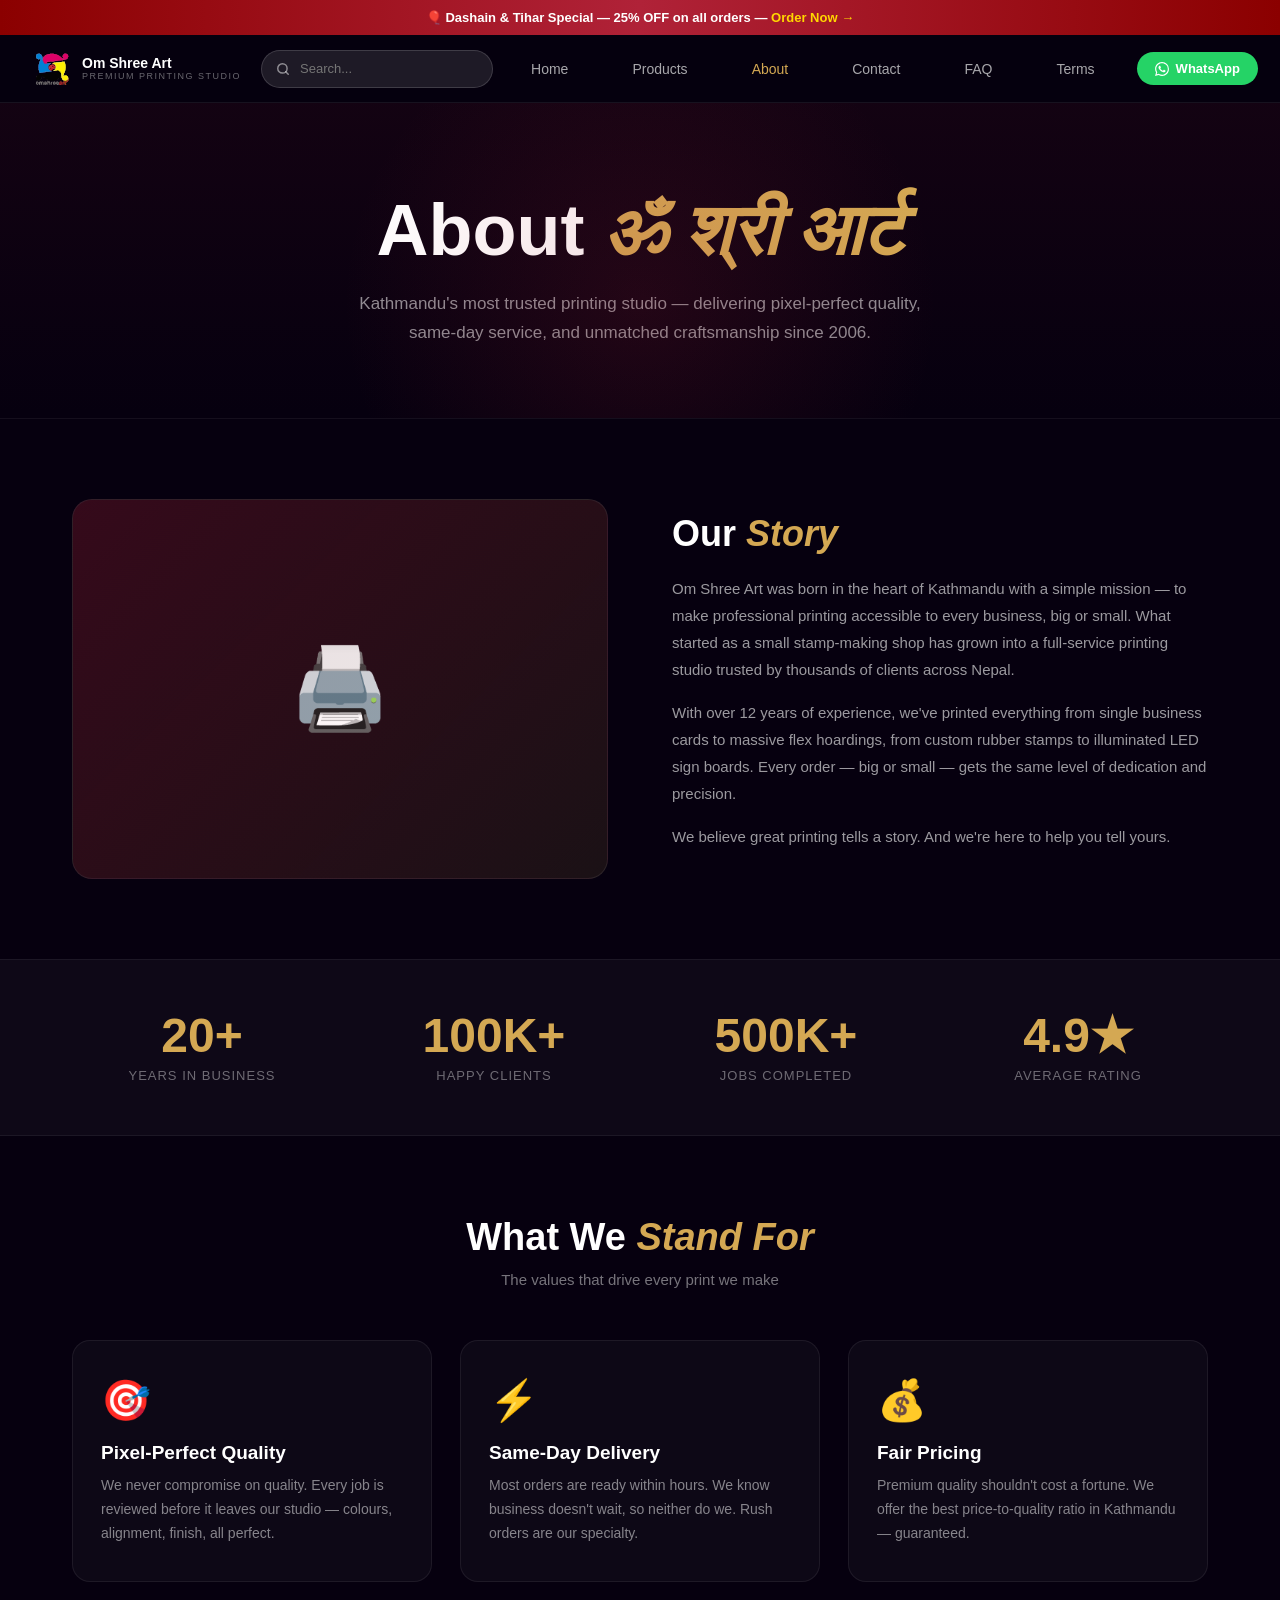
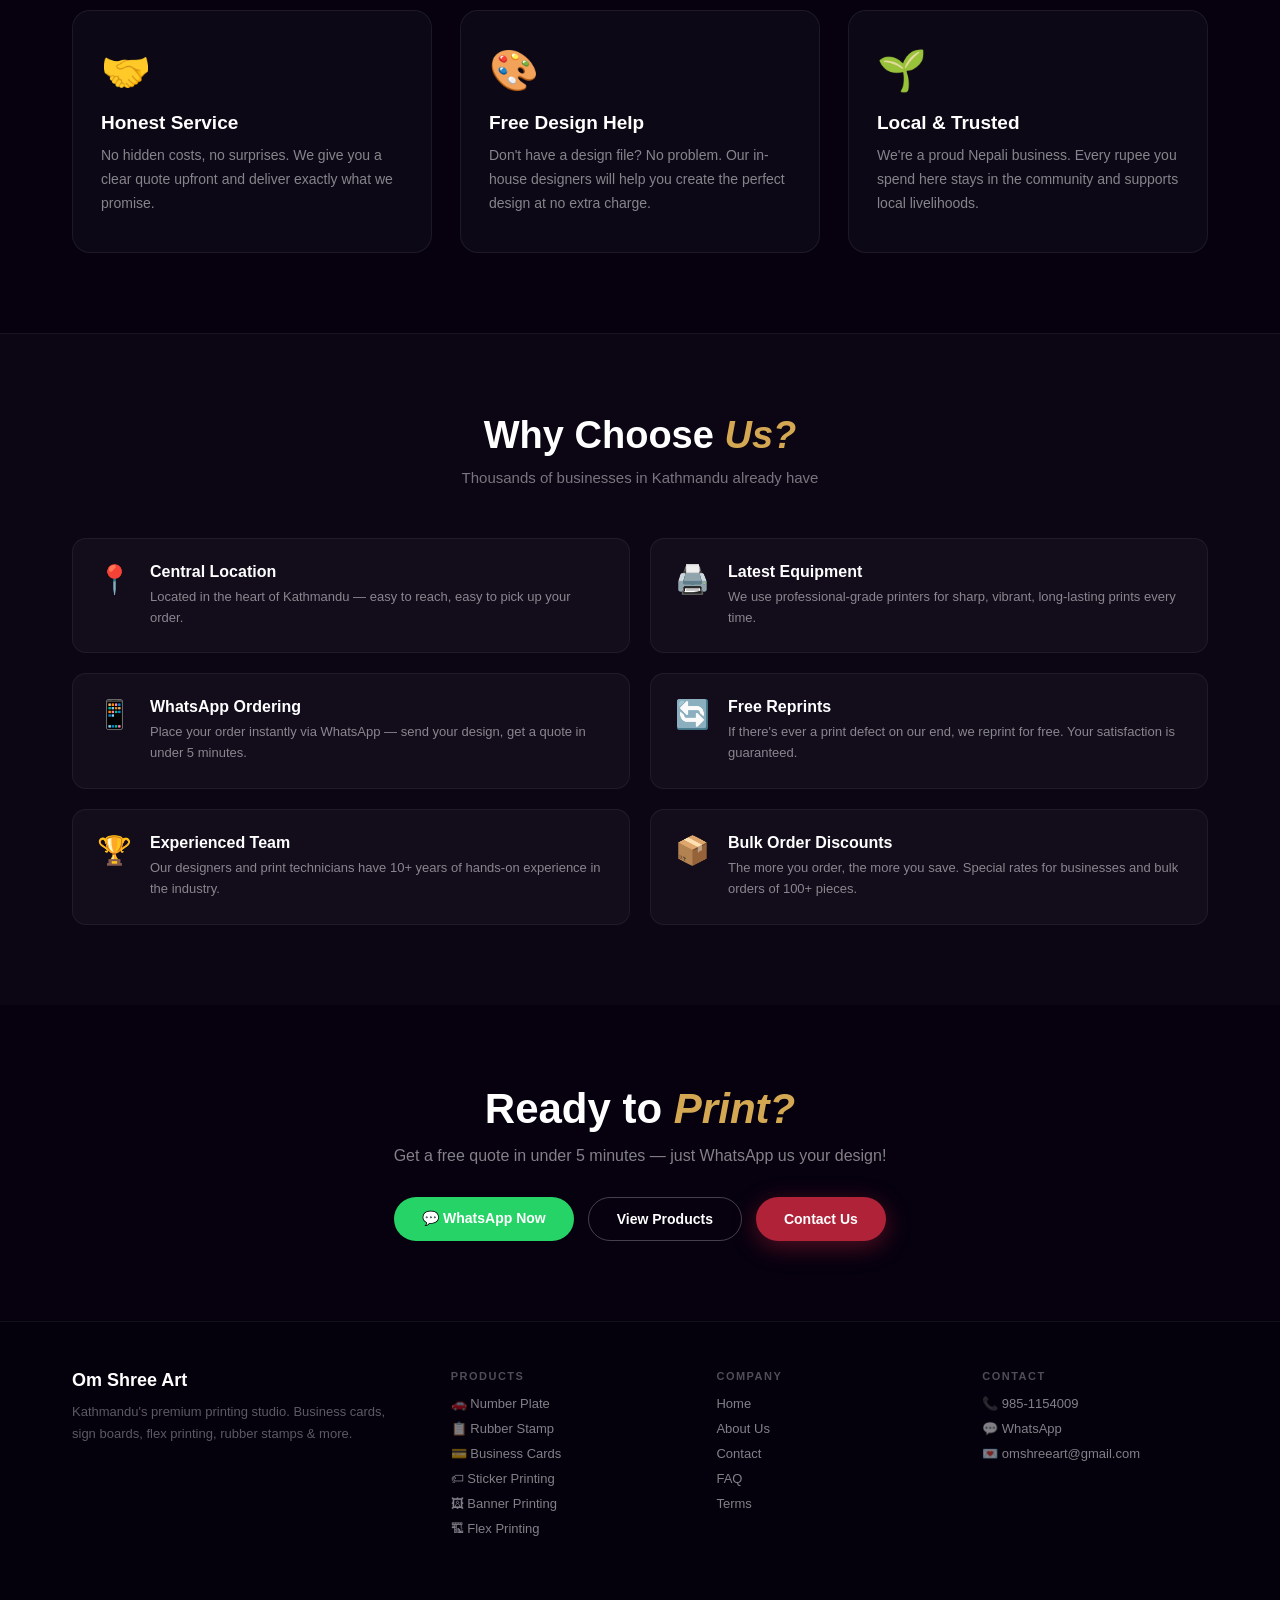
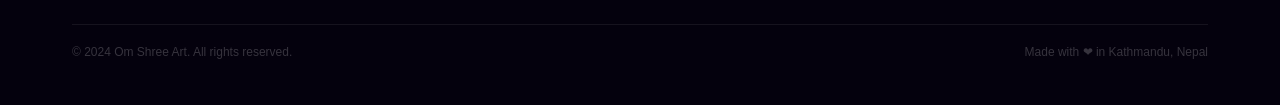
==== about.html @ f7657d8b "Add files via upload" ====
<!DOCTYPE html>
<html lang="en">
<head>
<meta charset="UTF-8">
<meta name="viewport" content="width=device-width,initial-scale=1">
<title>About Us | Om Shree Art — Premium Printing Studio Kathmandu</title>
<link rel="stylesheet" href="css/style.css">
<style>
:root{--red:#B02238;--gold:#D4A853;--bg:#06000F;--bg2:#0a0118;}
*{margin:0;padding:0;box-sizing:border-box;}
body{background:var(--bg);color:#fff;font-family:'Segoe UI',sans-serif;}
a{text-decoration:none;}
.container{max-width:1200px;margin:0 auto;padding:0 32px;}

/* NAV */
nav{display:flex;align-items:center;padding:0 32px;height:68px;background:rgba(6,0,15,.95);backdrop-filter:blur(18px);border-bottom:1px solid rgba(255,255,255,.07);position:sticky;top:0;z-index:100;}
#navSearch{position:relative;margin:0 20px;flex:1;max-width:300px;}
#searchWrap{display:flex;align-items:center;background:rgba(255,255,255,.1);border:1.5px solid rgba(255,255,255,.15);border-radius:30px;padding:0 14px;height:38px;transition:.25s;}
#searchWrap input{flex:1;background:none;border:none;outline:none;color:#fff;font-size:13px;padding:0 10px;font-family:inherit;}
#searchResults{display:none;position:absolute;top:calc(100% + 8px);left:0;right:0;min-width:260px;background:rgba(8,0,22,.98);border:1px solid rgba(176,34,56,.3);border-radius:14px;overflow:hidden;box-shadow:0 24px 60px rgba(0,0,0,.85);z-index:9999;}
.nav-links{display:flex;align-items:center;gap:28px;margin:0 auto;}
.nav-links a{color:rgba(255,255,255,.65);font-weight:500;font-size:14px;transition:.2s;}
.nav-links a:hover,.nav-links a.active{color:#D4A853;}
.btn-wa-nav{display:flex;align-items:center;gap:7px;background:#25D366;color:#fff;padding:9px 18px;border-radius:30px;font-size:13px;font-weight:700;white-space:nowrap;flex-shrink:0;}

/* HERO */
.about-hero{padding:90px 0 70px;text-align:center;background:linear-gradient(180deg,rgba(176,34,56,.08) 0%,transparent 100%);position:relative;overflow:hidden;}
.about-hero::before{content:"";position:absolute;top:-100px;left:50%;transform:translateX(-50%);width:600px;height:600px;background:radial-gradient(circle,rgba(176,34,56,.15),transparent 70%);pointer-events:none;}
.about-hero h1{font-size:clamp(42px,6vw,72px);font-weight:900;line-height:1.05;}
.about-hero h1 em{color:var(--gold);font-style:italic;}
.about-hero p{margin-top:20px;font-size:17px;color:rgba(255,255,255,.55);max-width:580px;margin-left:auto;margin-right:auto;line-height:1.75;}

/* STORY */
.story-grid{display:grid;grid-template-columns:1fr 1fr;gap:64px;align-items:center;padding:80px 0;}
.story-img{border-radius:20px;background:linear-gradient(135deg,rgba(176,34,56,.2),rgba(212,168,83,.1));border:1px solid rgba(255,255,255,.08);height:380px;display:flex;align-items:center;justify-content:center;font-size:80px;position:relative;overflow:hidden;}
.story-img::before{content:"";position:absolute;inset:0;background:linear-gradient(135deg,rgba(176,34,56,.1),transparent);}
.story-text h2{font-size:36px;font-weight:900;margin-bottom:20px;}
.story-text h2 em{color:var(--gold);font-style:italic;}
.story-text p{color:rgba(255,255,255,.6);font-size:15px;line-height:1.8;margin-bottom:16px;}

/* STATS */
.stats-band{background:rgba(255,255,255,.03);border-top:1px solid rgba(255,255,255,.06);border-bottom:1px solid rgba(255,255,255,.06);padding:52px 0;}
.stats-grid{display:grid;grid-template-columns:repeat(4,1fr);gap:32px;text-align:center;}
.stat-num{font-size:48px;font-weight:900;color:var(--gold);line-height:1;}
.stat-label{font-size:13px;color:rgba(255,255,255,.4);text-transform:uppercase;letter-spacing:1px;margin-top:8px;}

/* VALUES */
.values{padding:80px 0;}
.section-title{text-align:center;margin-bottom:52px;}
.section-title h2{font-size:38px;font-weight:900;}
.section-title h2 em{color:var(--gold);font-style:italic;}
.section-title p{color:rgba(255,255,255,.45);margin-top:12px;font-size:15px;}
.values-grid{display:grid;grid-template-columns:repeat(3,1fr);gap:28px;}
.val-card{background:rgba(255,255,255,.03);border:1px solid rgba(255,255,255,.07);border-radius:18px;padding:36px 28px;transition:.3s;}
.val-card:hover{border-color:rgba(176,34,56,.4);background:rgba(176,34,56,.05);transform:translateY(-4px);}
.val-icon{font-size:40px;margin-bottom:18px;}
.val-card h3{font-size:19px;font-weight:800;margin-bottom:10px;}
.val-card p{font-size:14px;color:rgba(255,255,255,.5);line-height:1.7;}

/* TEAM */
.team{padding:80px 0;background:rgba(255,255,255,.02);}
.team-grid{display:grid;grid-template-columns:repeat(3,1fr);gap:32px;}
.team-card{text-align:center;}
.team-avatar{width:100px;height:100px;border-radius:50%;background:linear-gradient(135deg,var(--red),#6B0F1C);display:flex;align-items:center;justify-content:center;font-size:36px;font-weight:900;margin:0 auto 16px;border:3px solid rgba(212,168,83,.3);}
.team-card h3{font-size:17px;font-weight:800;}
.team-card span{font-size:13px;color:var(--gold);margin-top:4px;display:block;}
.team-card p{font-size:13px;color:rgba(255,255,255,.45);margin-top:8px;line-height:1.6;}

/* WHY US */
.why{padding:80px 0;}
.why-grid{display:grid;grid-template-columns:1fr 1fr;gap:20px;}
.why-item{display:flex;gap:18px;align-items:flex-start;background:rgba(255,255,255,.03);border:1px solid rgba(255,255,255,.06);border-radius:14px;padding:24px;}
.why-icon{font-size:28px;flex-shrink:0;}
.why-item h4{font-size:16px;font-weight:800;margin-bottom:6px;}
.why-item p{font-size:13px;color:rgba(255,255,255,.5);line-height:1.6;}

/* CTA */
.about-cta{padding:80px 0;text-align:center;}
.about-cta h2{font-size:42px;font-weight:900;}
.about-cta h2 em{color:var(--gold);font-style:italic;}
.about-cta p{color:rgba(255,255,255,.5);margin-top:14px;font-size:16px;}
.cta-btns{display:flex;gap:14px;justify-content:center;margin-top:32px;flex-wrap:wrap;}
.btn-red{background:var(--red);color:#fff;padding:13px 28px;border-radius:30px;font-weight:700;font-size:14px;transition:.2s;}
.btn-red:hover{background:#8B0000;}
.btn-green{background:#25D366;color:#fff;padding:13px 28px;border-radius:30px;font-weight:700;font-size:14px;}
.btn-outline{border:1.5px solid rgba(255,255,255,.25);color:#fff;padding:13px 28px;border-radius:30px;font-weight:600;font-size:14px;}

/* FOOTER */
footer{background:#04010D;border-top:1px solid rgba(255,255,255,.06);padding:48px 0 24px;}
.footer-grid{display:grid;grid-template-columns:1.5fr 1fr 1fr 1fr;gap:40px;margin-bottom:36px;}
.f-logo{font-size:18px;font-weight:900;color:#fff;margin-bottom:10px;}
.f-desc{font-size:13px;color:rgba(255,255,255,.35);line-height:1.7;}
.f-title{font-size:11px;font-weight:800;letter-spacing:1.5px;color:rgba(255,255,255,.3);text-transform:uppercase;margin-bottom:14px;}
.flinks{display:flex;flex-direction:column;gap:10px;}
.flinks a{font-size:13px;color:rgba(255,255,255,.5);transition:.2s;}
.flinks a:hover{color:var(--gold);}
.f-bottom{border-top:1px solid rgba(255,255,255,.07);padding-top:20px;display:flex;align-items:center;justify-content:space-between;flex-wrap:wrap;gap:10px;font-size:12px;color:rgba(255,255,255,.2);}

@media(max-width:768px){
  .story-grid,.values-grid,.team-grid,.why-grid,.stats-grid,.footer-grid{grid-template-columns:1fr;}
  .about-hero h1{font-size:36px;}
}
</style>
</head>
<body>

<!-- ANNOUNCEMENT BAR -->
<div style="background:linear-gradient(90deg,#8B0000,#B02238,#8B0000);text-align:center;padding:10px 20px;font-size:13px;font-weight:600;color:#fff;">
  &#127880; Dashain &amp; Tihar Special &mdash; <b>25% OFF</b> on all orders &mdash; <a href="contact.html" style="color:#FFD700;font-weight:700;">Order Now &rarr;</a>
</div>

<!-- NAV -->
<nav>
  <a href="index.html" style="display:flex;align-items:center;gap:10px;flex-shrink:0;">
    <img src="img/omshreeart-logo.svg" alt="OSA" style="height:40px;width:40px;object-fit:contain;border-radius:8px;">
    <div style="line-height:1.15;">
      <div style="font-weight:700;font-size:14px;color:#fff;">Om Shree Art</div>
      <div style="font-size:9px;color:rgba(255,255,255,.4);letter-spacing:1.5px;text-transform:uppercase;">Premium Printing Studio</div>
    </div>
  </a>
  <div id="navSearch">
    <div id="searchWrap">
      <svg width="14" height="14" viewBox="0 0 24 24" fill="none" stroke="rgba(255,255,255,.5)" stroke-width="2.5" stroke-linecap="round" stroke-linejoin="round"><circle cx="11" cy="11" r="8"/><line x1="21" y1="21" x2="16.65" y2="16.65"/></svg>
      <input type="text" id="searchInput" placeholder="Search..." autocomplete="off" oninput="doSearch(this.value)">
      <span id="clearBtn" onclick="clearSrch()" style="display:none;color:rgba(255,255,255,.4);cursor:pointer;font-size:18px;">&times;</span>
    </div>
    <div id="searchResults"></div>
  </div>
  <div class="nav-links">
    <a href="index.html">Home</a>
    <a href="products.html">Products</a>
    <a href="about.html" class="active">About</a>
    <a href="contact.html">Contact</a>
    <a href="faq.html">FAQ</a>
    <a href="terms.html">Terms</a>
  </div>
  <a href="https://wa.me/9779851154009?text=Hello%2C+I+want+to+place+an+order" class="btn-wa-nav" style="margin-left:24px;">
    <svg width="14" height="14" viewBox="0 0 24 24" fill="currentColor"><path d="M17.472 14.382c-.297-.149-1.758-.867-2.03-.967-.273-.099-.471-.148-.67.15-.197.297-.767.966-.94 1.164-.173.199-.347.223-.644.075-.297-.15-1.255-.463-2.39-1.475-.883-.788-1.48-1.761-1.653-2.059-.173-.297-.018-.458.13-.606.134-.133.298-.347.446-.52.149-.174.198-.298.298-.497.099-.198.05-.371-.025-.52-.075-.149-.669-1.612-.916-2.207-.242-.579-.487-.5-.669-.51-.173-.008-.371-.01-.57-.01-.198 0-.52.074-.792.372-.272.297-1.04 1.016-1.04 2.479 0 1.462 1.065 2.875 1.213 3.074.149.198 2.096 3.2 5.077 4.487.709.306 1.262.489 1.694.625.712.227 1.36.195 1.871.118.571-.085 1.758-.719 2.006-1.413.248-.694.248-1.289.173-1.413-.074-.124-.272-.198-.57-.347m-5.421 7.403h-.004a9.87 9.87 0 01-5.031-1.378l-.361-.214-3.741.982.998-3.648-.235-.374a9.86 9.86 0 01-1.51-5.26c.001-5.45 4.436-9.884 9.888-9.884 2.64 0 5.122 1.03 6.988 2.898a9.825 9.825 0 012.893 6.994c-.003 5.45-4.437 9.884-9.885 9.884m8.413-18.297A11.815 11.815 0 0012.05 0C5.495 0 .16 5.335.157 11.892c0 2.096.547 4.142 1.588 5.945L.057 24l6.305-1.654a11.882 11.882 0 005.683 1.448h.005c6.554 0 11.89-5.335 11.893-11.893a11.821 11.821 0 00-3.48-8.413z"/></svg>
    WhatsApp
  </a>
</nav>

<!-- HERO -->
<section class="about-hero">
  <div class="container">
    <h1>About <em>ॐ श्री आर्ट</em></h1>
    <p>Kathmandu's most trusted printing studio — delivering pixel-perfect quality, same-day service, and unmatched craftsmanship since 2006.</p>
  </div>
</section>

<!-- STORY -->
<section style="border-top:1px solid rgba(255,255,255,.06);">
  <div class="container">
    <div class="story-grid">
      <div class="story-img">🖨️</div>
      <div class="story-text">
        <h2>Our <em>Story</em></h2>
        <p>Om Shree Art was born in the heart of Kathmandu with a simple mission — to make professional printing accessible to every business, big or small. What started as a small stamp-making shop has grown into a full-service printing studio trusted by thousands of clients across Nepal.</p>
        <p>With over 12 years of experience, we've printed everything from single business cards to massive flex hoardings, from custom rubber stamps to illuminated LED sign boards. Every order — big or small — gets the same level of dedication and precision.</p>
        <p>We believe great printing tells a story. And we're here to help you tell yours.</p>
      </div>
    </div>
  </div>
</section>

<!-- STATS -->
<div class="stats-band">
  <div class="container">
    <div class="stats-grid">
      <div><div class="stat-num">20+</div><div class="stat-label">Years in Business</div></div>
      <div><div class="stat-num">100K+</div><div class="stat-label">Happy Clients</div></div>
      <div><div class="stat-num">500K+</div><div class="stat-label">Jobs Completed</div></div>
      <div><div class="stat-num">4.9&#9733;</div><div class="stat-label">Average Rating</div></div>
    </div>
  </div>
</div>

<!-- VALUES -->
<section class="values">
  <div class="container">
    <div class="section-title">
      <h2>What We <em>Stand For</em></h2>
      <p>The values that drive every print we make</p>
    </div>
    <div class="values-grid">
      <div class="val-card">
        <div class="val-icon">🎯</div>
        <h3>Pixel-Perfect Quality</h3>
        <p>We never compromise on quality. Every job is reviewed before it leaves our studio — colours, alignment, finish, all perfect.</p>
      </div>
      <div class="val-card">
        <div class="val-icon">⚡</div>
        <h3>Same-Day Delivery</h3>
        <p>Most orders are ready within hours. We know business doesn't wait, so neither do we. Rush orders are our specialty.</p>
      </div>
      <div class="val-card">
        <div class="val-icon">💰</div>
        <h3>Fair Pricing</h3>
        <p>Premium quality shouldn't cost a fortune. We offer the best price-to-quality ratio in Kathmandu — guaranteed.</p>
      </div>
      <div class="val-card">
        <div class="val-icon">🤝</div>
        <h3>Honest Service</h3>
        <p>No hidden costs, no surprises. We give you a clear quote upfront and deliver exactly what we promise.</p>
      </div>
      <div class="val-card">
        <div class="val-icon">🎨</div>
        <h3>Free Design Help</h3>
        <p>Don't have a design file? No problem. Our in-house designers will help you create the perfect design at no extra charge.</p>
      </div>
      <div class="val-card">
        <div class="val-icon">🌱</div>
        <h3>Local & Trusted</h3>
        <p>We're a proud Nepali business. Every rupee you spend here stays in the community and supports local livelihoods.</p>
      </div>
    </div>
  </div>
</section>

<!-- WHY US -->
<section class="why" style="background:rgba(255,255,255,.02);border-top:1px solid rgba(255,255,255,.06);">
  <div class="container">
    <div class="section-title">
      <h2>Why Choose <em>Us?</em></h2>
      <p>Thousands of businesses in Kathmandu already have</p>
    </div>
    <div class="why-grid">
      <div class="why-item">
        <div class="why-icon">📍</div>
        <div>
          <h4>Central Location</h4>
          <p>Located in the heart of Kathmandu — easy to reach, easy to pick up your order.</p>
        </div>
      </div>
      <div class="why-item">
        <div class="why-icon">🖨️</div>
        <div>
          <h4>Latest Equipment</h4>
          <p>We use professional-grade printers for sharp, vibrant, long-lasting prints every time.</p>
        </div>
      </div>
      <div class="why-item">
        <div class="why-icon">📱</div>
        <div>
          <h4>WhatsApp Ordering</h4>
          <p>Place your order instantly via WhatsApp — send your design, get a quote in under 5 minutes.</p>
        </div>
      </div>
      <div class="why-item">
        <div class="why-icon">🔄</div>
        <div>
          <h4>Free Reprints</h4>
          <p>If there's ever a print defect on our end, we reprint for free. Your satisfaction is guaranteed.</p>
        </div>
      </div>
      <div class="why-item">
        <div class="why-icon">🏆</div>
        <div>
          <h4>Experienced Team</h4>
          <p>Our designers and print technicians have 10+ years of hands-on experience in the industry.</p>
        </div>
      </div>
      <div class="why-item">
        <div class="why-icon">📦</div>
        <div>
          <h4>Bulk Order Discounts</h4>
          <p>The more you order, the more you save. Special rates for businesses and bulk orders of 100+ pieces.</p>
        </div>
      </div>
    </div>
  </div>
</section>

<!-- CTA -->
<section class="about-cta">
  <div class="container">
    <h2>Ready to <em>Print?</em></h2>
    <p>Get a free quote in under 5 minutes — just WhatsApp us your design!</p>
    <div class="cta-btns">
      <a href="https://wa.me/9779851154009?text=Hello%2C+I+want+to+place+an+order" class="btn-green">&#128172; WhatsApp Now</a>
      <a href="products.html" class="btn-outline">View Products</a>
      <a href="contact.html" class="btn-red">Contact Us</a>
    </div>
  </div>
</section>

<!-- FOOTER -->
<footer>
  <div class="container">
    <div class="footer-grid">
      <div>
        <div class="f-logo">Om Shree Art</div>
        <p class="f-desc">Kathmandu's premium printing studio. Business cards, sign boards, flex printing, rubber stamps & more.</p>
      </div>
      <div>
        <div class="f-title">Products</div>
        <div class="flinks">
          <a href="number-plate.html">&#128663;&nbsp;Number Plate</a>
          <a href="rubber-stamp.html">&#128203;&nbsp;Rubber Stamp</a>
          <a href="business-card-printing.html">&#128179;&nbsp;Business Cards</a>
          <a href="sticker-printing.html">&#127991;&nbsp;Sticker Printing</a>
          <a href="banner-printing.html">&#128444;&nbsp;Banner Printing</a>
          <a href="flex-printing.html">&#127959;&nbsp;Flex Printing</a>
        </div>
      </div>
      <div>
        <div class="f-title">Company</div>
        <div class="flinks">
          <a href="index.html">Home</a>
          <a href="about.html">About Us</a>
          <a href="contact.html">Contact</a>
          <a href="faq.html">FAQ</a>
          <a href="terms.html">Terms</a>
        </div>
      </div>
      <div>
        <div class="f-title">Contact</div>
        <div class="flinks">
          <a href="tel:9851154009">&#128222; 985-1154009</a>
          <a href="https://wa.me/9779851154009?text=Hello%2C+I+want+to+place+an+order">&#128172; WhatsApp</a>
          <a href="mailto:omshreeart@gmail.com">&#128140; omshreeart@gmail.com</a>
        </div>
      </div>
    </div>
    <div class="f-bottom">
      <span>&copy; 2024 Om Shree Art. All rights reserved.</span>
      <span>Made with &#10084; in Kathmandu, Nepal</span>
    </div>
  </div>
</footer>

<script>
(function(){
var P=[
  {n:'Business Cards',p:'Rs.350+',e:'\u{1FAAA}',u:'business-card-printing.html'},
  {n:'Number Plates',p:'Rs.800+',e:'\u{1F522}',u:'number-plate.html'},
  {n:'Rubber Stamps',p:'Rs.450+',e:'\u{1F50F}',u:'rubber-stamp.html'},
  {n:'Flex Printing',p:'Rs.900+',e:'\u{1F3F7}',u:'flex-printing.html'},
  {n:'Sticker Printing',p:'Rs.200+',e:'\u2B50',u:'sticker-printing.html'},
  {n:'Banner Printing',p:'Rs.600+',e:'\u{1F38C}',u:'banner-printing.html'},
  {n:'Sign Boards',p:'Rs.2.5k+',e:'\u{1F4A1}',u:'sign-board.html'},
  {n:'About',p:'',e:'\u{1F3E2}',u:'about.html'},
  {n:'Products',p:'',e:'\u{1F6CD}',u:'products.html'},
  {n:'FAQ',p:'',e:'\u2753',u:'faq.html'},
  {n:'Contact',p:'',e:'\u{1F4DE}',u:'contact.html'}
];
window.doSearch=function(q){
  var res=document.getElementById('searchResults');
  var clr=document.getElementById('clearBtn');
  if(clr)clr.style.display=q?'inline':'none';
  if(!q.trim()){res.style.display='none';return;}
  var found=P.filter(function(x){return x.n.toLowerCase().indexOf(q.toLowerCase())>=0;});
  res.innerHTML=found.length?found.map(function(x){
    return '<a href="'+x.u+'" style="padding:10px 14px;color:#fff;text-decoration:none;border-bottom:1px solid rgba(255,255,255,.05);display:flex;align-items:center;gap:12px"><span style="font-size:18px">'+x.e+'</span><div><div style="font-size:13px;font-weight:600">'+x.n+'</div>'+(x.p?'<div style="font-size:11px;color:#D4A853">'+x.p+'</div>':'')+'</div></a>';
  }).join(''):'<div style="padding:13px 16px;color:rgba(255,255,255,.55);font-size:13px">No results found</div>';
  res.style.display='block';
};
window.clearSrch=function(){
  document.getElementById('searchInput').value='';
  document.getElementById('searchResults').style.display='none';
  document.getElementById('clearBtn').style.display='none';
  document.getElementById('searchInput').focus();
};
document.addEventListener('click',function(e){
  var ns=document.getElementById('navSearch');
  if(ns&&!ns.contains(e.target)){document.getElementById('searchResults').style.display='none';}
});
}());
</script>
</body>
</html>
---- css/style.css ----
*{box-sizing:border-box;margin:0;padding:0}
html{scroll-behavior:smooth}
:root{--red:#B02238;--red2:#D42B44;--gold:#D4A853;--gold2:#F0C96A;--ink:#04010D;--bg2:#07030F;--ease:cubic-bezier(.4,0,.2,1)}
body{font-family:"Space Grotesk","Inter",sans-serif;background:var(--ink);color:#fff;overflow-x:hidden}
a{text-decoration:none;color:inherit}
#bg{position:fixed;inset:0;z-index:0;pointer-events:none}
.wrap{position:relative;z-index:1}

/* PROMO BAR */
.promo{background:linear-gradient(90deg,#6B0F1C,#B02238,#D42B44,#B02238,#6B0F1C);background-size:300% 100%;animation:pscr 8s linear infinite;text-align:center;padding:9px 20px;font-size:12.5px;font-weight:600;display:flex;align-items:center;justify-content:center;gap:12px;position:relative;z-index:300;color:#fff}
@keyframes pscr{0%{background-position:0 0}100%{background-position:300% 0}}
.promo a{color:var(--gold2);font-weight:800}

/* ============ NAVBAR - NO BULLETS, HORIZONTAL ============ */
.nav{
  position:sticky;top:0;z-index:200;
  height:70px;
  display:flex;
  flex-direction:row;
  align-items:center;
  padding:0 48px;
  gap:0;
  background:rgba(4,1,13,.92);
  backdrop-filter:blur(24px);
  -webkit-backdrop-filter:blur(24px);
  border-bottom:1px solid rgba(255,255,255,.08);
}
@media(max-width:900px){.nav{padding:0 20px}}

.logo{
  display:flex;
  flex-direction:row;
  align-items:center;
  gap:11px;
  flex-shrink:0;
  text-decoration:none;
  color:#fff;
}
.logo-img{width:42px;height:42px;object-fit:contain;border-radius:10px;flex-shrink:0}
.logo-txt strong{display:block;font-size:14px;font-weight:800;color:#fff;line-height:1.2}
.logo-txt span{display:block;font-size:9px;font-weight:700;letter-spacing:.1em;text-transform:uppercase;color:var(--gold);margin-top:1px}

/* CENTER NAV: flexbox row of plain <a> tags, NO ul/li */
.nav-links{
  display:flex;
  flex-direction:row;
  align-items:center;
  gap:4px;
  margin:0 auto;
  list-style:none;
  padding:0;
}
@media(max-width:900px){.nav-links{display:none}}
.nav-links a{
  display:inline-flex;
  align-items:center;
  gap:5px;
  padding:8px 18px;
  border-radius:10px;
  font-size:13px;
  font-weight:600;
  color:rgba(255,255,255,.62);
  transition:all .18s;
  text-decoration:none;
  white-space:nowrap;
  position:relative;
}
.nav-links a:hover,.nav-links a.act{color:#fff;background:rgba(255,255,255,.09)}
.nav-links .has-dd{position:relative}
.nav-links .has-dd:hover .dd{opacity:1;pointer-events:all;transform:translateY(0)}
.dd{
  position:absolute;top:calc(100% + 10px);left:50%;transform:translateX(-50%) translateY(12px);
  background:rgba(4,1,13,.97);backdrop-filter:blur(32px);
  border:1px solid rgba(255,255,255,.1);border-radius:18px;
  padding:12px;width:270px;
  opacity:0;pointer-events:none;transition:all .22s var(--ease);
  box-shadow:0 28px 64px rgba(0,0,0,.85);
  display:flex;flex-direction:column;gap:2px;
}
.dd a{
  display:flex;align-items:center;gap:10px;
  padding:10px 14px;border-radius:10px;
  font-size:13px;font-weight:500;
  color:rgba(255,255,255,.55);
  transition:all .15s;
  text-decoration:none;
}
.dd a:hover{background:rgba(255,255,255,.07);color:#fff}
.dd-dot{width:6px;height:6px;border-radius:50%;background:var(--red);flex-shrink:0}

.nav-right{display:flex;flex-direction:row;align-items:center;gap:10px;flex-shrink:0}
.cart-btn{
  width:40px;height:40px;border-radius:10px;
  background:rgba(255,255,255,.07);border:1px solid rgba(255,255,255,.1);
  color:rgba(255,255,255,.6);display:flex;align-items:center;justify-content:center;
  cursor:pointer;transition:all .2s;position:relative;
}
.cart-btn:hover{background:rgba(255,255,255,.13);color:#fff}
.cbadge{background:var(--red);color:#fff;font-size:9px;font-weight:800;width:16px;height:16px;border-radius:50%;display:none;align-items:center;justify-content:center;position:absolute;top:4px;right:4px}
.cta-btn{
  background:linear-gradient(135deg,var(--red),var(--red2));color:#fff;
  padding:9px 22px;border-radius:10px;font-size:13px;font-weight:700;
  border:none;cursor:pointer;display:inline-flex;align-items:center;
  box-shadow:0 4px 20px rgba(176,34,56,.4);text-decoration:none;
  transition:all .2s;white-space:nowrap;
}
.cta-btn:hover{transform:translateY(-1px);box-shadow:0 8px 30px rgba(176,34,56,.55)}
.ham{display:none;flex-direction:column;gap:5px;background:none;border:none;cursor:pointer;padding:4px}
.ham span{width:22px;height:2px;background:#fff;border-radius:1px}
@media(max-width:900px){.ham{display:flex}}

/* MOBILE NAV */
.mob-nav{position:fixed;inset:0;z-index:500;background:rgba(4,1,13,.98);backdrop-filter:blur(30px);display:flex;flex-direction:column;align-items:center;justify-content:center;gap:28px;opacity:0;pointer-events:none;transition:opacity .3s}
.mob-nav.open{opacity:1;pointer-events:all}
.mob-nav a{font-family:"Bebas Neue",sans-serif;font-size:56px;letter-spacing:.06em;transition:color .2s}
.mob-nav a:hover{color:var(--gold)}
.mob-x{position:absolute;top:24px;right:24px;background:none;border:none;color:#fff;font-size:28px;cursor:pointer}

/* TICKER */
.ticker{background:var(--red);overflow:hidden;white-space:nowrap;padding:11px 0}
.tt{display:inline-flex;animation:tick 38s linear infinite;will-change:transform}
@keyframes tick{from{transform:translateX(0)}to{transform:translateX(-50%)}}
.ti{display:inline-flex;align-items:center;font-family:"Bebas Neue",sans-serif;font-size:15px;letter-spacing:.08em;color:rgba(255,255,255,.9);padding:0 6px}
.td{width:5px;height:5px;border-radius:50%;background:var(--gold);flex-shrink:0;margin:0 16px}

/* ============ HERO ============ */
.hero{min-height:100vh;display:grid;grid-template-columns:1fr 1fr;align-items:center;position:relative;z-index:1;overflow:visible}
@media(max-width:900px){.hero{grid-template-columns:1fr;min-height:auto}}
.hero-left{padding:80px 52px;position:relative;z-index:2}
@media(max-width:900px){.hero-left{padding:52px 24px}}
.eyebrow{display:inline-flex;align-items:center;gap:8px;background:rgba(212,168,83,.1);border:1px solid rgba(212,168,83,.25);border-radius:24px;padding:5px 16px;font-size:11px;font-weight:700;letter-spacing:.1em;text-transform:uppercase;color:var(--gold);margin-bottom:22px;width:fit-content}
.pulse{width:7px;height:7px;border-radius:50%;background:var(--gold);animation:plz 2s infinite;flex-shrink:0}
@keyframes plz{0%,100%{opacity:1;transform:scale(1)}50%{opacity:.3;transform:scale(.6)}}
.hero-h1{font-family:"Bebas Neue",sans-serif;font-size:clamp(72px,9vw,138px);line-height:.88;letter-spacing:.02em;margin-bottom:22px}
.hero-h1 .dim{color:rgba(255,255,255,.16)}
.hero-h1 .gld{color:var(--gold)}
.hero-p{font-size:16px;line-height:1.78;color:rgba(255,255,255,.46);max-width:480px;margin-bottom:34px}
.hero-btns{display:flex;gap:12px;flex-wrap:wrap;margin-bottom:44px}
.btn-red{background:linear-gradient(135deg,var(--red),var(--red2));color:#fff;padding:13px 26px;border-radius:12px;font-size:13px;font-weight:700;border:none;cursor:pointer;display:inline-flex;align-items:center;gap:8px;box-shadow:0 6px 24px rgba(176,34,56,.45);text-decoration:none;transition:all .2s}
.btn-red:hover{transform:translateY(-2px);box-shadow:0 12px 36px rgba(176,34,56,.55)}
.btn-wa{background:linear-gradient(135deg,#1ea952,#25D366);color:#fff;padding:13px 26px;border-radius:12px;font-size:13px;font-weight:700;border:none;cursor:pointer;display:inline-flex;align-items:center;gap:8px;text-decoration:none;box-shadow:0 6px 22px rgba(37,211,102,.35);transition:all .2s}
.btn-wa:hover{transform:translateY(-2px);box-shadow:0 12px 32px rgba(37,211,102,.5)}
.btn-ghost{background:transparent;color:#fff;padding:13px 26px;border-radius:12px;font-size:13px;font-weight:700;border:1.5px solid rgba(255,255,255,.2);cursor:pointer;display:inline-flex;align-items:center;gap:8px;text-decoration:none;transition:all .2s}
.btn-ghost:hover{border-color:rgba(255,255,255,.5);background:rgba(255,255,255,.06)}
.stats{display:flex;border-top:1px solid rgba(255,255,255,.09);padding-top:28px;flex-wrap:wrap}
.stat{padding:0 26px;border-right:1px solid rgba(255,255,255,.08)}
.stat:first-child{padding-left:0}
.stat-n{font-family:"Bebas Neue",sans-serif;font-size:44px;color:var(--gold);line-height:1}
.stat-l{font-size:10px;color:rgba(255,255,255,.3);font-weight:700;letter-spacing:.07em;text-transform:uppercase}

/* ============ 3D CANVAS HERO ============ */
.hero-right{
  display:flex;align-items:center;justify-content:center;
  min-height:100vh;position:relative;
  overflow:visible;
}
#heroCanvas{
  display:block;
  border-radius:0;
}
@media(max-width:900px){.hero-right{min-height:400px}.hero-right canvas{width:340px!important;height:340px!important}}

/* SHARED */
.section{padding:88px 0;position:relative;z-index:1}
.container{max-width:1280px;margin:0 auto;padding:0 52px}
@media(max-width:768px){.container{padding:0 20px}}
.lbl{font-size:11px;font-weight:700;letter-spacing:.14em;text-transform:uppercase;color:var(--gold);margin-bottom:10px}
.h2{font-family:"Playfair Display",serif;font-size:clamp(32px,4vw,52px);font-weight:900;line-height:1.06;letter-spacing:-.02em}
.h2 em{font-style:italic;color:var(--gold)}

/* SVC GRID */
.svc-grid{display:grid;grid-template-columns:repeat(4,1fr);gap:2px}
@media(max-width:1100px){.svc-grid{grid-template-columns:repeat(2,1fr)}}
@media(max-width:600px){.svc-grid{grid-template-columns:1fr}}
.svc-card{background:rgba(255,255,255,.04);border:1px solid rgba(255,255,255,.07);text-decoration:none;color:#fff;display:flex;flex-direction:column;transition:all .22s;position:relative;overflow:hidden;backdrop-filter:blur(12px)}
.svc-card::after{content:"";position:absolute;bottom:0;left:0;right:0;height:3px;background:var(--acc,var(--red));transform:scaleX(0);transition:transform .3s;transform-origin:left}
.svc-card:hover::after{transform:scaleX(1)}
.svc-card:hover{background:rgba(255,255,255,.09);box-shadow:0 24px 60px rgba(0,0,0,.5);transform:translateY(-4px)}
.svc-icon-wrap{padding:36px 28px 18px;display:flex;align-items:center;justify-content:center;min-height:140px;font-size:68px}
.svc-body{padding:14px 22px 26px;display:flex;flex-direction:column;flex:1}
.svc-name{font-size:16px;font-weight:800;margin-bottom:6px}
.svc-desc{font-size:13px;color:rgba(255,255,255,.4);line-height:1.62;flex:1;margin-bottom:14px}
.svc-row{display:flex;align-items:center;justify-content:space-between}
.svc-price{font-family:"Bebas Neue",sans-serif;font-size:18px;color:var(--acc,var(--red));letter-spacing:.02em}
.svc-arr{font-size:12px;font-weight:700;color:rgba(255,255,255,.22);transition:color .2s}
.svc-card:hover .svc-arr{color:var(--acc,var(--red))}

/* PROCESS */
.proc-grid{display:grid;grid-template-columns:repeat(4,1fr);gap:1px;margin-top:48px}
@media(max-width:768px){.proc-grid{grid-template-columns:1fr 1fr}}
.ps{padding:36px 28px;background:rgba(255,255,255,.03);text-align:center;position:relative;border:1px solid rgba(255,255,255,.05);transition:background .2s}
.ps:hover{background:rgba(255,255,255,.06)}
.ps-n{font-family:"Bebas Neue",sans-serif;font-size:72px;color:rgba(176,34,56,.1);position:absolute;top:10px;left:50%;transform:translateX(-50%);line-height:1;pointer-events:none}
.ps-ico{font-size:32px;margin-bottom:14px;position:relative;z-index:1}
.ps-t{font-size:15px;font-weight:800;margin-bottom:7px}
.ps-d{font-size:13px;color:rgba(255,255,255,.38);line-height:1.65}

/* TRUST */
.trust-grid{display:grid;grid-template-columns:repeat(4,1fr);gap:1px;margin-top:48px}
@media(max-width:768px){.trust-grid{grid-template-columns:1fr 1fr}}
.tr{padding:32px 24px;background:rgba(255,255,255,.04);text-align:center;border:1px solid rgba(255,255,255,.07);transition:all .22s;backdrop-filter:blur(16px)}
.tr:hover{background:rgba(255,255,255,.08);transform:translateY(-3px)}
.tr-ico{font-size:32px;margin-bottom:12px}
.tr-t{font-size:15px;font-weight:800;margin-bottom:6px}
.tr-d{font-size:13px;color:rgba(255,255,255,.38);line-height:1.65}

/* TESTI */
.testi-grid{display:grid;grid-template-columns:repeat(3,1fr);gap:16px;margin-top:46px}
@media(max-width:768px){.testi-grid{grid-template-columns:1fr}}
.tc{background:rgba(255,255,255,.05);border:1px solid rgba(255,255,255,.08);border-radius:20px;padding:28px;backdrop-filter:blur(20px);transition:all .22s}
.tc:hover{background:rgba(255,255,255,.09);transform:translateY(-4px)}

/* QR */
.qr-card{background:rgba(255,255,255,.05);border:1px solid rgba(212,168,83,.3);border-radius:20px;padding:24px;text-align:center;backdrop-filter:blur(24px);box-shadow:0 12px 40px rgba(0,0,0,.5)}
.qr-label{font-size:11px;font-weight:800;letter-spacing:.1em;text-transform:uppercase;color:var(--gold);margin-bottom:12px;display:flex;align-items:center;justify-content:center;gap:6px}
.qr-big{width:170px;height:170px;object-fit:contain;border-radius:12px;border:2px solid rgba(255,255,255,.15);background:#fff;padding:8px}
.qr-sub{font-size:11px;color:rgba(255,255,255,.32);margin-top:10px;font-weight:600}
.qr-img{width:120px;height:120px;object-fit:contain;border-radius:10px;border:2px solid rgba(212,168,83,.4);background:#fff;padding:6px}

/* CTA BAND */
.cta-band{padding:96px 0;text-align:center;position:relative;background:linear-gradient(135deg,rgba(107,15,28,.95),rgba(176,34,56,.9))}
.cta-t{font-family:"Bebas Neue",sans-serif;font-size:clamp(52px,8vw,100px);color:#fff;line-height:.88;margin-bottom:16px}
.cta-s{font-size:16px;color:rgba(255,255,255,.75);margin-bottom:32px}
.cta-row{display:flex;gap:14px;justify-content:center;flex-wrap:wrap}
.btn-white{background:#fff;color:var(--red);padding:13px 28px;border-radius:12px;font-size:13px;font-weight:800;border:none;cursor:pointer;transition:all .2s;display:inline-flex;align-items:center;gap:8px;text-decoration:none}
.btn-white:hover{transform:translateY(-2px);box-shadow:0 12px 32px rgba(0,0,0,.3)}

/* FOOTER */
.footer{background:#030108;padding:72px 0 0;border-top:1px solid rgba(255,255,255,.06);position:relative;z-index:1}
.footer-grid{display:grid;grid-template-columns:2fr 1fr 1fr 1fr;gap:48px;padding-bottom:52px}
@media(max-width:768px){.footer-grid{grid-template-columns:1fr 1fr;gap:28px}}
.footer-logo{width:64px;height:64px;object-fit:contain;border-radius:14px;margin-bottom:10px;display:block}
.fh{font-size:10px;font-weight:800;text-transform:uppercase;letter-spacing:.1em;color:rgba(255,255,255,.3);margin-bottom:14px}
.flinks{display:flex;flex-direction:column;gap:9px}
.flinks a{font-size:13px;color:rgba(255,255,255,.42);transition:color .15s}
.flinks a:hover{color:#fff}
.f-bottom{border-top:1px solid rgba(255,255,255,.07);padding:22px 0;display:flex;align-items:center;justify-content:space-between;flex-wrap:wrap;gap:12px;font-size:12px;color:rgba(255,255,255,.2)}
.pay-tag{background:rgba(255,255,255,.06);border:1px solid rgba(255,255,255,.1);border-radius:5px;padding:4px 10px;font-size:11px;font-weight:700;color:rgba(255,255,255,.3)}

/* CART */
.cart-ov{position:fixed;inset:0;background:rgba(0,0,0,.7);z-index:998;opacity:0;pointer-events:none;transition:opacity .3s;backdrop-filter:blur(8px)}
.cart-ov.open{opacity:1;pointer-events:all}
.cart-sb{position:fixed;top:0;right:0;width:380px;max-width:95vw;height:100vh;background:rgba(5,2,16,.96);backdrop-filter:blur(32px);border-left:1px solid rgba(255,255,255,.1);z-index:999;display:flex;flex-direction:column;transform:translateX(100%);transition:transform .35s var(--ease)}
.cart-sb.open{transform:translateX(0)}
.cart-hdr{display:flex;align-items:center;justify-content:space-between;padding:20px 24px;border-bottom:1px solid rgba(255,255,255,.08)}
.cart-hdr h3{font-size:16px;font-weight:800}
.cart-cls{width:36px;height:36px;border-radius:8px;background:rgba(255,255,255,.07);border:none;color:#fff;cursor:pointer;font-size:18px}
.cart-body{flex:1;overflow-y:auto;padding:20px 24px}
.ci-row{display:flex;justify-content:space-between;align-items:flex-start;padding:14px 0;border-bottom:1px solid rgba(255,255,255,.06)}
.ci-n{font-size:14px;font-weight:700}
.ci-p{font-size:13px;color:var(--gold);font-weight:700}

/* WA FLOAT */
.wa-float{position:fixed;bottom:28px;right:28px;z-index:999;background:linear-gradient(135deg,#1ea952,#25D366);color:#fff;font-weight:700;font-size:14px;padding:12px 22px 12px 14px;border-radius:50px;box-shadow:0 8px 28px rgba(37,211,102,.5);text-decoration:none;transition:all .25s;display:flex;align-items:center;gap:10px}
.wa-float:hover{transform:translateY(-3px);box-shadow:0 14px 40px rgba(37,211,102,.6)}

/* SERVICE HERO */
.hero-svc{min-height:92vh;display:grid;grid-template-columns:1fr 1fr;overflow:hidden;position:relative;z-index:1}
@media(max-width:900px){.hero-svc{grid-template-columns:1fr}}
.hl{display:flex;flex-direction:column;justify-content:center;padding:80px 52px}
@media(max-width:900px){.hl{padding:48px 24px}}
.svc-hero-3d{display:flex;align-items:center;justify-content:center;background:radial-gradient(ellipse at center,rgba(176,34,56,.07),transparent 70%);position:relative;overflow:hidden;min-height:400px}
.float-big{font-size:clamp(120px,18vw,180px);animation:fbig 5s ease-in-out infinite;filter:drop-shadow(0 30px 60px rgba(176,34,56,.5));position:relative;z-index:2;user-select:none}
@keyframes fbig{0%,100%{transform:translateY(0) rotateZ(-3deg)}50%{transform:translateY(-24px) rotateZ(3deg)}}
.svc-ring{position:absolute;border-radius:50%;border:1px solid rgba(176,34,56,.15);top:50%;left:50%;transform:translate(-50%,-50%);animation:spin1 20s linear infinite}
.svc-ring2{position:absolute;border-radius:50%;border:1px solid rgba(212,168,83,.1);top:50%;left:50%;transform:translate(-50%,-50%);animation:spin1 14s linear infinite reverse}
@keyframes spin1{from{transform:translate(-50%,-50%) rotate(0deg)}to{transform:translate(-50%,-50%) rotate(360deg)}}
.feat-grid{display:grid;grid-template-columns:repeat(3,1fr);gap:2px;margin-top:40px}
@media(max-width:768px){.feat-grid{grid-template-columns:1fr 1fr}}
.fc{background:rgba(255,255,255,.05);border:1px solid rgba(255,255,255,.08);padding:28px;transition:all .22s;backdrop-filter:blur(16px)}
.fc:hover{background:rgba(255,255,255,.09);transform:translateY(-3px)}
.fc-ico{font-size:26px;margin-bottom:12px}
.fc-t{font-size:15px;font-weight:700;margin-bottom:7px}
.fc-d{font-size:13px;color:rgba(255,255,255,.45);line-height:1.65}
.pricing-grid{display:grid;grid-template-columns:repeat(3,1fr);gap:18px;margin-top:40px}
@media(max-width:768px){.pricing-grid{grid-template-columns:1fr}}
.pc{background:rgba(255,255,255,.05);border:1px solid rgba(255,255,255,.09);border-radius:20px;padding:28px;position:relative;transition:all .22s;backdrop-filter:blur(20px)}
.pc:hover{background:rgba(255,255,255,.09);transform:translateY(-4px);border-color:rgba(255,255,255,.2)}
.pc.pop{border-color:rgba(176,34,56,.5);background:rgba(176,34,56,.07)}
.pop-b{position:absolute;top:-13px;left:50%;transform:translateX(-50%);background:linear-gradient(135deg,var(--red),var(--red2));color:#fff;font-size:11px;font-weight:800;letter-spacing:.08em;text-transform:uppercase;padding:4px 16px;border-radius:20px;white-space:nowrap}
.pt{font-size:11px;font-weight:700;letter-spacing:.1em;text-transform:uppercase;color:rgba(255,255,255,.3);margin-bottom:6px}
.pn{font-size:19px;font-weight:800;margin-bottom:4px}
.pa{font-family:"Bebas Neue",sans-serif;font-size:50px;color:var(--gold);line-height:1}
.pu{font-size:12px;color:rgba(255,255,255,.32);margin-bottom:18px}
.pfs{display:flex;flex-direction:column;gap:9px;margin-bottom:22px}
.pf{display:flex;align-items:center;gap:9px;font-size:13px;color:rgba(255,255,255,.55)}
.pf-d{width:6px;height:6px;border-radius:50%;background:var(--red);flex-shrink:0}
.pb{width:100%;padding:12px;border-radius:12px;font-size:13px;font-weight:700;border:none;cursor:pointer;transition:all .2s;display:block;text-align:center;text-decoration:none;color:inherit}
.pb-s{background:linear-gradient(135deg,var(--red),var(--red2));color:#fff;box-shadow:0 4px 20px rgba(176,34,56,.35)}
.pb-s:hover{box-shadow:0 8px 28px rgba(176,34,56,.5);transform:translateY(-1px)}
.pb-o{background:transparent;color:#fff;border:1.5px solid rgba(255,255,255,.2)}
.pb-o:hover{border-color:rgba(255,255,255,.5);background:rgba(255,255,255,.05)}
.faq-list{display:flex;flex-direction:column;gap:2px;margin-top:40px}
.fi{background:rgba(255,255,255,.04);border:1px solid rgba(255,255,255,.07);backdrop-filter:blur(16px)}
.fq{display:flex;align-items:center;justify-content:space-between;padding:18px 22px;cursor:pointer;font-size:15px;font-weight:700;gap:12px;transition:background .2s}
.fq:hover{background:rgba(255,255,255,.04)}
.fi-ico{font-size:20px;color:var(--gold);flex-shrink:0;transition:transform .25s}
.fa-wrap{max-height:0;overflow:hidden;transition:max-height .35s ease}
.fa-inner{padding:0 22px 18px;font-size:14px;color:rgba(255,255,255,.5);line-height:1.7}
.fi.open .fi-ico{transform:rotate(45deg)}
.fi.open .fa-wrap{max-height:250px}
.rel-grid{display:grid;grid-template-columns:repeat(4,1fr);gap:16px;margin-top:34px}
@media(max-width:768px){.rel-grid{grid-template-columns:1fr 1fr}}
.rc{background:rgba(255,255,255,.05);border:1px solid rgba(255,255,255,.08);border-radius:16px;padding:22px;text-align:center;transition:all .22s;text-decoration:none;color:#fff;display:block;backdrop-filter:blur(16px)}
.rc:hover{background:rgba(255,255,255,.09);transform:translateY(-4px);border-color:rgba(255,255,255,.2)}
.ri{font-size:30px;margin-bottom:10px}
.rn{font-size:14px;font-weight:700;margin-bottom:3px}
.rp{font-size:12px;color:var(--gold);font-weight:600}
.breadcrumb{padding:12px 52px;font-size:12px;color:rgba(255,255,255,.28);display:flex;gap:8px;align-items:center;border-bottom:1px solid rgba(255,255,255,.05)}
.breadcrumb a{color:rgba(255,255,255,.38);transition:color .15s}
.breadcrumb a:hover{color:var(--gold)}
@media(max-width:768px){.breadcrumb{padding:10px 20px}}

/* ===== CANVAS HERO FIX ===== */
#heroCanvas {
  width: 720px !important;
  height: 720px !important;
  display: block !important;
  position: relative;
  z-index: 2;
  overflow: visible !important;
}
.hero-right {
  min-height: 100vh;
  display: flex !important;
  align-items: center !important;
  justify-content: center !important;
  overflow: visible !important;
  position: relative;
  z-index: 2;
  background: transparent;
}


/* ========== AUTO SLIDESHOW SHOWCASE ========== */
.showcase-wrap{
  position:relative;
  overflow:hidden;
  background:var(--bg2);
  padding:0;
}
.showcase-track{
  display:flex;
  width:100%;
  position:relative;
}
/* The big featured panel (left) */
.showcase-feature{
  flex:0 0 58%;
  min-height:520px;
  position:relative;
  overflow:hidden;
  transition:all .7s cubic-bezier(.4,0,.2,1);
}
.sf-bg{
  position:absolute;inset:0;
  background:linear-gradient(135deg,rgba(176,34,56,.12),rgba(0,0,0,.8));
  transition:background .6s;
}
.sf-icon{
  position:absolute;
  top:50%;left:50%;
  transform:translate(-50%,-50%);
  font-size:160px;
  animation:sfFloat 4s ease-in-out infinite;
  filter:drop-shadow(0 30px 60px rgba(176,34,56,.6));
  transition:font-size .5s;
  user-select:none;
  z-index:2;
}
@keyframes sfFloat{
  0%,100%{transform:translate(-50%,-50%) translateY(0) rotate(-2deg)}
  50%{transform:translate(-50%,-50%) translateY(-20px) rotate(2deg)}
}
.sf-info{
  position:absolute;
  bottom:40px;left:44px;right:44px;
  z-index:3;
}
.sf-tag{
  display:inline-flex;align-items:center;gap:7px;
  background:rgba(176,34,56,.25);border:1px solid rgba(176,34,56,.4);
  border-radius:20px;padding:4px 14px;
  font-size:11px;font-weight:700;letter-spacing:.1em;text-transform:uppercase;
  color:rgba(255,255,255,.7);margin-bottom:10px;
}
.sf-name{
  font-family:"Bebas Neue",sans-serif;
  font-size:clamp(42px,5vw,68px);
  line-height:.9;
  margin-bottom:10px;
  color:#fff;
  transition:all .5s;
}
.sf-desc{
  font-size:14px;color:rgba(255,255,255,.45);line-height:1.65;
  max-width:380px;margin-bottom:18px;
}
.sf-price{
  font-family:"Bebas Neue",sans-serif;
  font-size:36px;
  color:var(--gold);
  display:block;
  margin-bottom:14px;
}
.sf-row{display:flex;gap:10px;flex-wrap:wrap;}
/* Ring decorations */
.sf-ring{
  position:absolute;
  border-radius:50%;
  border:1px solid rgba(176,34,56,.15);
  top:50%;left:50%;
  transform:translate(-50%,-50%);
  pointer-events:none;
  animation:sfSpin 25s linear infinite;
}
.sf-ring2{
  animation-direction:reverse;
  border-color:rgba(212,168,83,.08);
  animation-duration:18s;
}
@keyframes sfSpin{
  from{transform:translate(-50%,-50%) rotate(0)}
  to{transform:translate(-50%,-50%) rotate(360deg)}
}

/* Right list panel */
.showcase-list{
  flex:0 0 42%;
  display:flex;
  flex-direction:column;
  border-left:1px solid rgba(255,255,255,.06);
  overflow:hidden;
}
.sl-item{
  display:flex;
  align-items:center;
  gap:16px;
  padding:0 28px;
  cursor:pointer;
  transition:all .28s;
  border-bottom:1px solid rgba(255,255,255,.05);
  position:relative;
  overflow:hidden;
  flex:1;
  min-height:0;
}
.sl-item::before{
  content:"";
  position:absolute;left:0;top:0;bottom:0;
  width:3px;
  background:var(--acc,var(--red));
  transform:scaleY(0);
  transition:transform .3s;
}
.sl-item.active{
  background:rgba(255,255,255,.05);
}
.sl-item.active::before{transform:scaleY(1);}
.sl-item:hover{background:rgba(255,255,255,.04);}
.sl-ico{
  font-size:28px;
  flex-shrink:0;
  transition:transform .3s;
}
.sl-item.active .sl-ico{transform:scale(1.15);}
.sl-body{min-width:0;}
.sl-name{
  font-size:14px;font-weight:800;
  color:#fff;margin-bottom:2px;
  transition:color .2s;
}
.sl-item.active .sl-name{color:var(--acc,var(--red));}
.sl-sub{
  font-size:12px;color:rgba(255,255,255,.35);
  font-weight:600;
}
.sl-arr{
  margin-left:auto;
  font-size:18px;
  color:rgba(255,255,255,.15);
  transition:all .3s;
  flex-shrink:0;
}
.sl-item.active .sl-arr{
  color:var(--acc,var(--red));
  transform:translateX(4px);
}
/* Progress bar at bottom of list */
.sl-progress{
  height:2px;
  background:rgba(255,255,255,.07);
  position:relative;
  flex-shrink:0;
}
.sl-bar{
  height:100%;
  background:var(--gold);
  width:0%;
  transition:width linear;
}

/* Responsive */
@media(max-width:900px){
  .showcase-track{flex-direction:column;}
  .showcase-feature{flex:0 0 300px;min-height:300px;}
  .showcase-list{flex-direction:row;overflow-x:auto;}
  .sl-item{min-width:140px;flex-direction:column;text-align:center;padding:16px 12px;}
  .sl-arr{display:none;}
}

/* ========== ENHANCED PRODUCT GALLERY PAGE ========== */
.gallery-grid{
  display:grid;
  grid-template-columns:repeat(3,1fr);
  gap:3px;
  margin-top:44px;
}
@media(max-width:768px){.gallery-grid{grid-template-columns:1fr 1fr;}}
.gi{
  position:relative;
  aspect-ratio:4/3;
  overflow:hidden;
  cursor:pointer;
  background:rgba(255,255,255,.04);
  border:1px solid rgba(255,255,255,.07);
}
.gi-placeholder{
  width:100%;height:100%;
  display:flex;flex-direction:column;
  align-items:center;justify-content:center;
  gap:10px;
  transition:all .3s;
}
.gi:hover .gi-placeholder{transform:scale(1.05);}
.gi-ico{font-size:52px;}
.gi-lbl{font-size:12px;font-weight:700;color:rgba(255,255,255,.4);text-align:center;padding:0 12px;}
.gi-over{
  position:absolute;inset:0;
  background:linear-gradient(180deg,transparent 40%,rgba(0,0,0,.9));
  opacity:0;
  transition:opacity .3s;
  display:flex;align-items:flex-end;
  padding:16px;
}
.gi:hover .gi-over{opacity:1;}
.gi-tag{font-size:12px;font-weight:700;color:var(--gold);}

/* Specs table */
.specs-table{
  width:100%;border-collapse:collapse;margin-top:28px;
}
.specs-table th,.specs-table td{
  padding:13px 18px;
  text-align:left;
  font-size:14px;
  border-bottom:1px solid rgba(255,255,255,.07);
}
.specs-table th{
  font-size:11px;font-weight:800;letter-spacing:.1em;text-transform:uppercase;
  color:rgba(255,255,255,.3);background:rgba(255,255,255,.03);
}
.specs-table td{color:rgba(255,255,255,.65);}
.specs-table tr:hover td{background:rgba(255,255,255,.03);color:#fff;}
.spec-check{color:#34d399;margin-right:6px;}

/* ===== PREVENT CHIP CLIPPING ON ORBIT ===== */
.hero,
.hero-right,
.hero-left,
.wrap { overflow: visible !important; }
#heroCanvas {
  width: 720px !important;
  height: 720px !important;
  display: block !important;
  overflow: visible !important;
}
@media(max-width:900px){
  #heroCanvas { width: 360px !important; height: 360px !important; }
}

/* ===== HERO CANVAS - RESPONSIVE FULL FILL ===== */
.hero { overflow: visible !important; }
.hero-right {
  overflow: visible !important;
  min-height: 100vh;
  display: flex !important;
  align-items: center !important;
  justify-content: center !important;
  padding: 20px;
}
#heroCanvas {
  display: block !important;
  max-width: 100% !important;
  overflow: visible !important;
}
.wrap, body, html { overflow-x: hidden; }

/* ===== HERO FINAL FIX ===== */
.hero {
  display: grid !important;
  grid-template-columns: 1fr 1fr !important;
  min-height: 100vh;
  align-items: center;
  overflow: visible !important;
  position: relative;
  z-index: 1;
}
.hero-left {
  padding: 80px 48px;
  position: relative;
  z-index: 2;
}
.hero-right {
  display: flex !important;
  align-items: center !important;
  justify-content: center !important;
  min-height: 100vh;
  overflow: visible !important;
  position: relative;
  z-index: 2;
}
#heroCanvas {
  display: block !important;
  width: 560px !important;
  height: 560px !important;
  flex-shrink: 0;
  overflow: visible;
}
@media(max-width:960px){
  .hero { grid-template-columns: 1fr !important; }
  .hero-right { min-height: 420px !important; }
  #heroCanvas { width: 380px !important; height: 380px !important; }
}
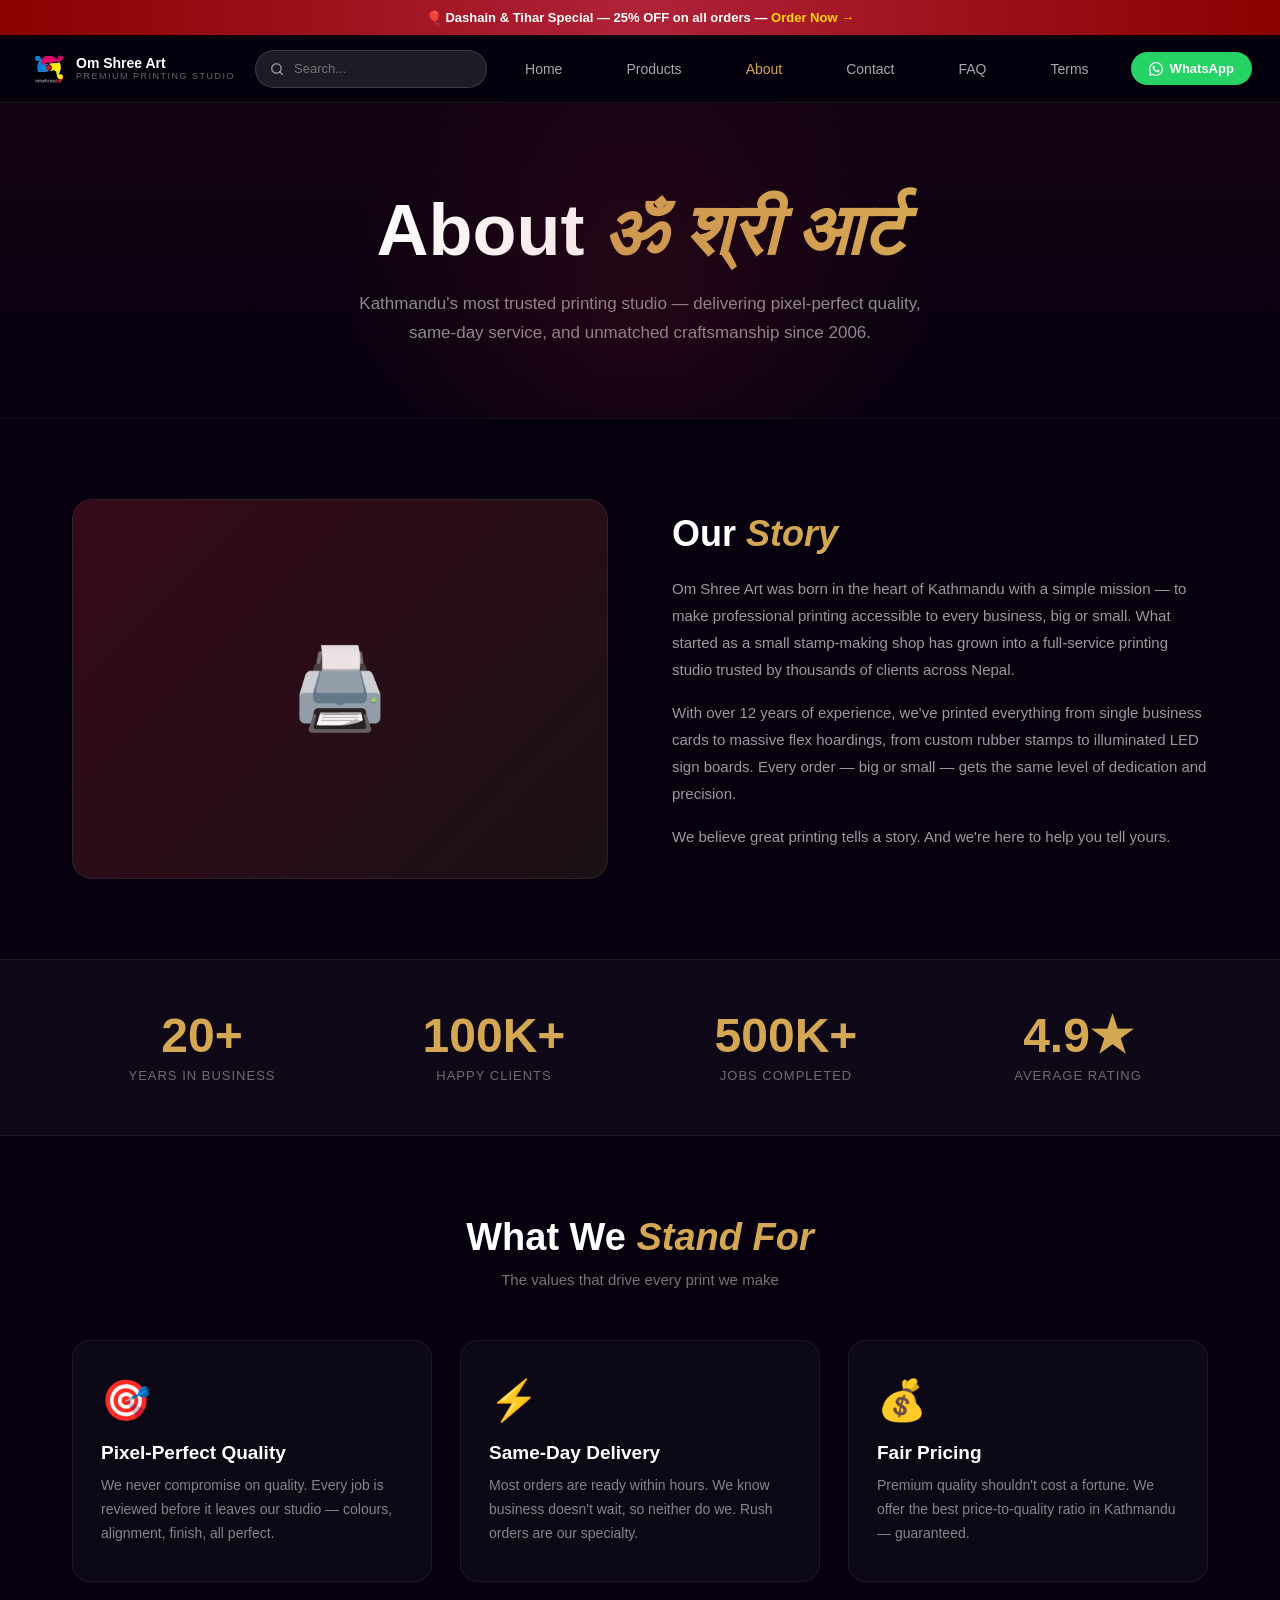
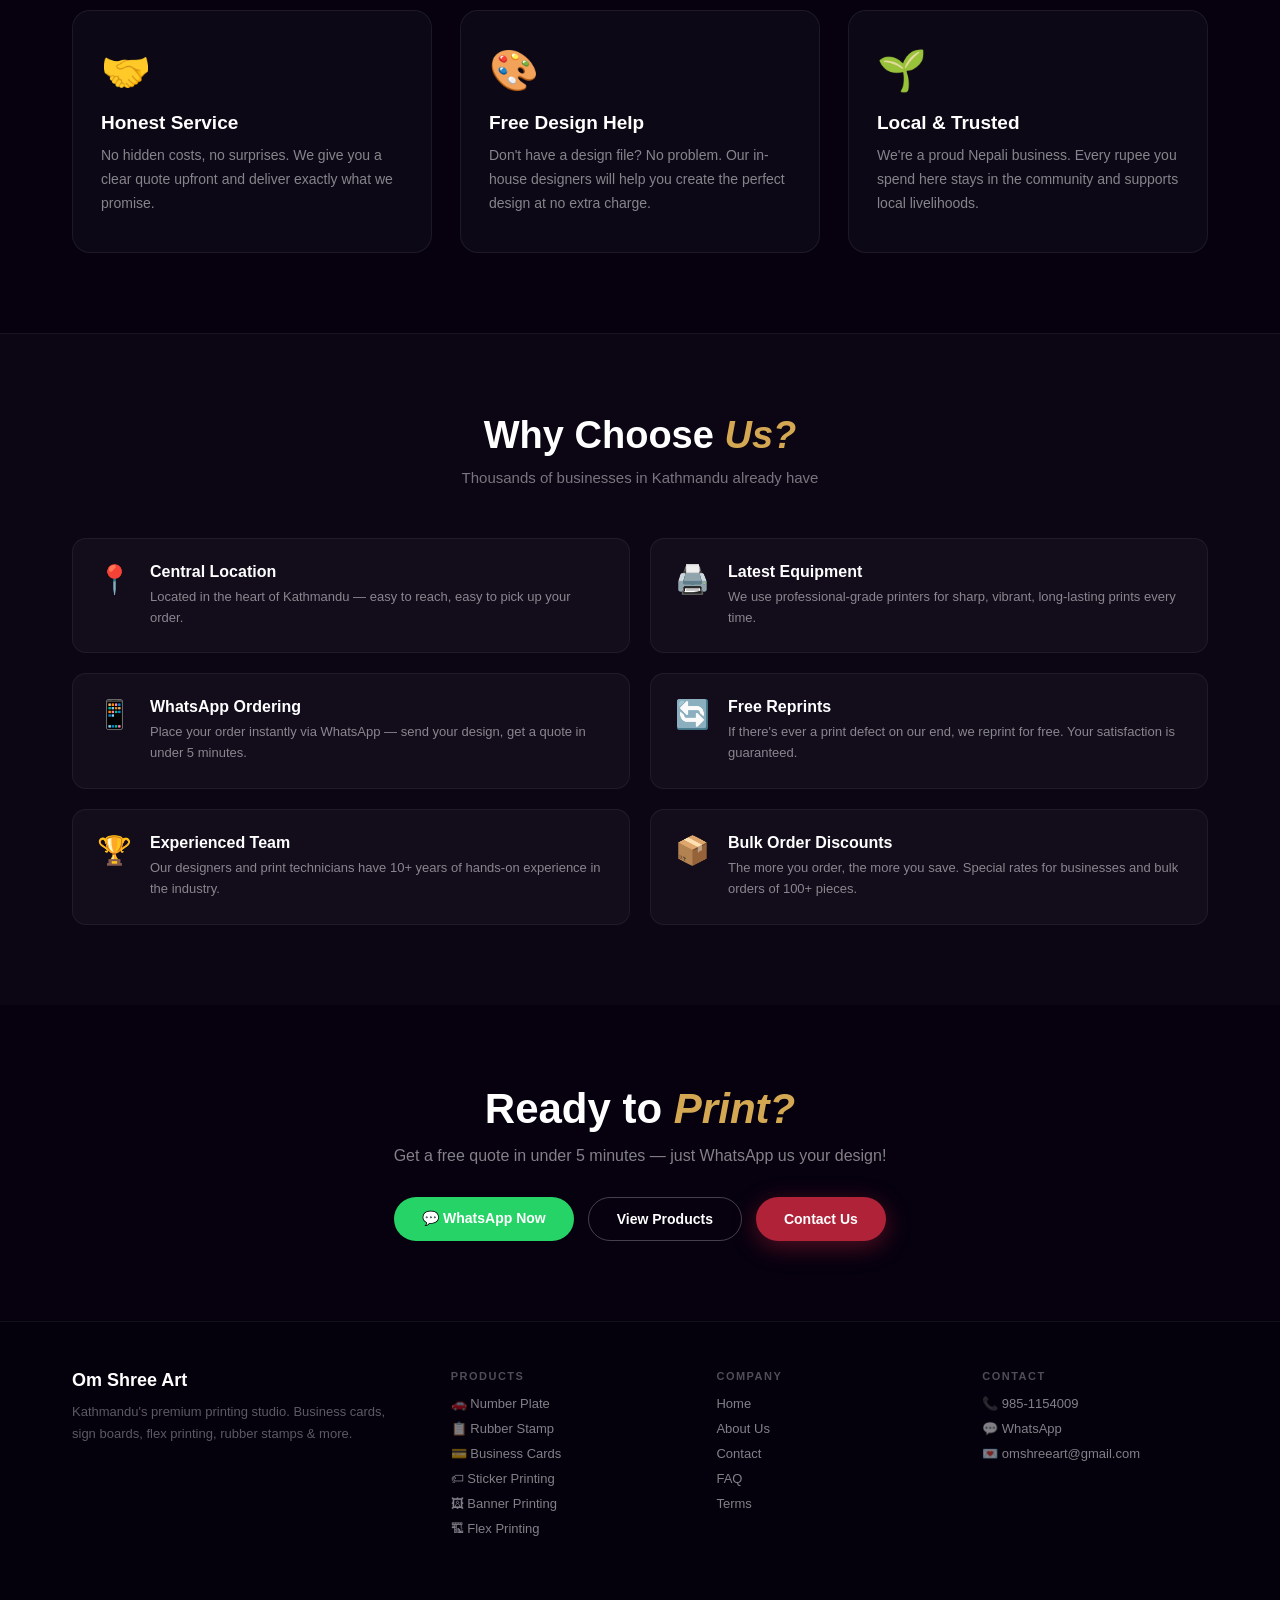
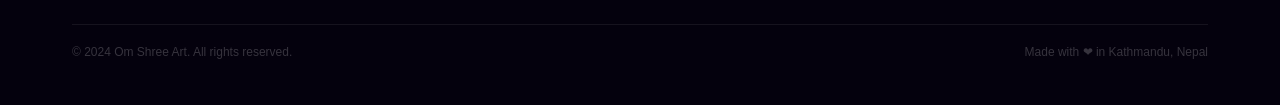
==== commit 583ed528: "Add files via upload" ====
--- a/about.html
+++ b/about.html
@@ -4,7 +4,8 @@
 <meta charset="UTF-8">
 <meta name="viewport" content="width=device-width,initial-scale=1">
 <title>About Us | Om Shree Art — Premium Printing Studio Kathmandu</title>
-<link rel="stylesheet" href="css/style.css">
+<link rel="icon" type="image/svg+xml" href="/img/omshreeart-logo.svg">
+<link rel="stylesheet" href="css/style.css?v=dark-background">
 <style>
 :root{--red:#B02238;--gold:#D4A853;--bg:#06000F;--bg2:#0a0118;}
 *{margin:0;padding:0;box-sizing:border-box;}
@@ -112,7 +113,7 @@
 <!-- NAV -->
 <nav>
   <a href="index.html" style="display:flex;align-items:center;gap:10px;flex-shrink:0;">
-    <img src="img/omshreeart-logo.svg" alt="OSA" style="height:40px;width:40px;object-fit:contain;border-radius:8px;">
+    <img src="img/omshreeart-logo.svg" alt="OSA" style="height:34px;width:34px;object-fit:contain;border-radius:7px;">
     <div style="line-height:1.15;">
       <div style="font-weight:700;font-size:14px;color:#fff;">Om Shree Art</div>
       <div style="font-size:9px;color:rgba(255,255,255,.4);letter-spacing:1.5px;text-transform:uppercase;">Premium Printing Studio</div>
